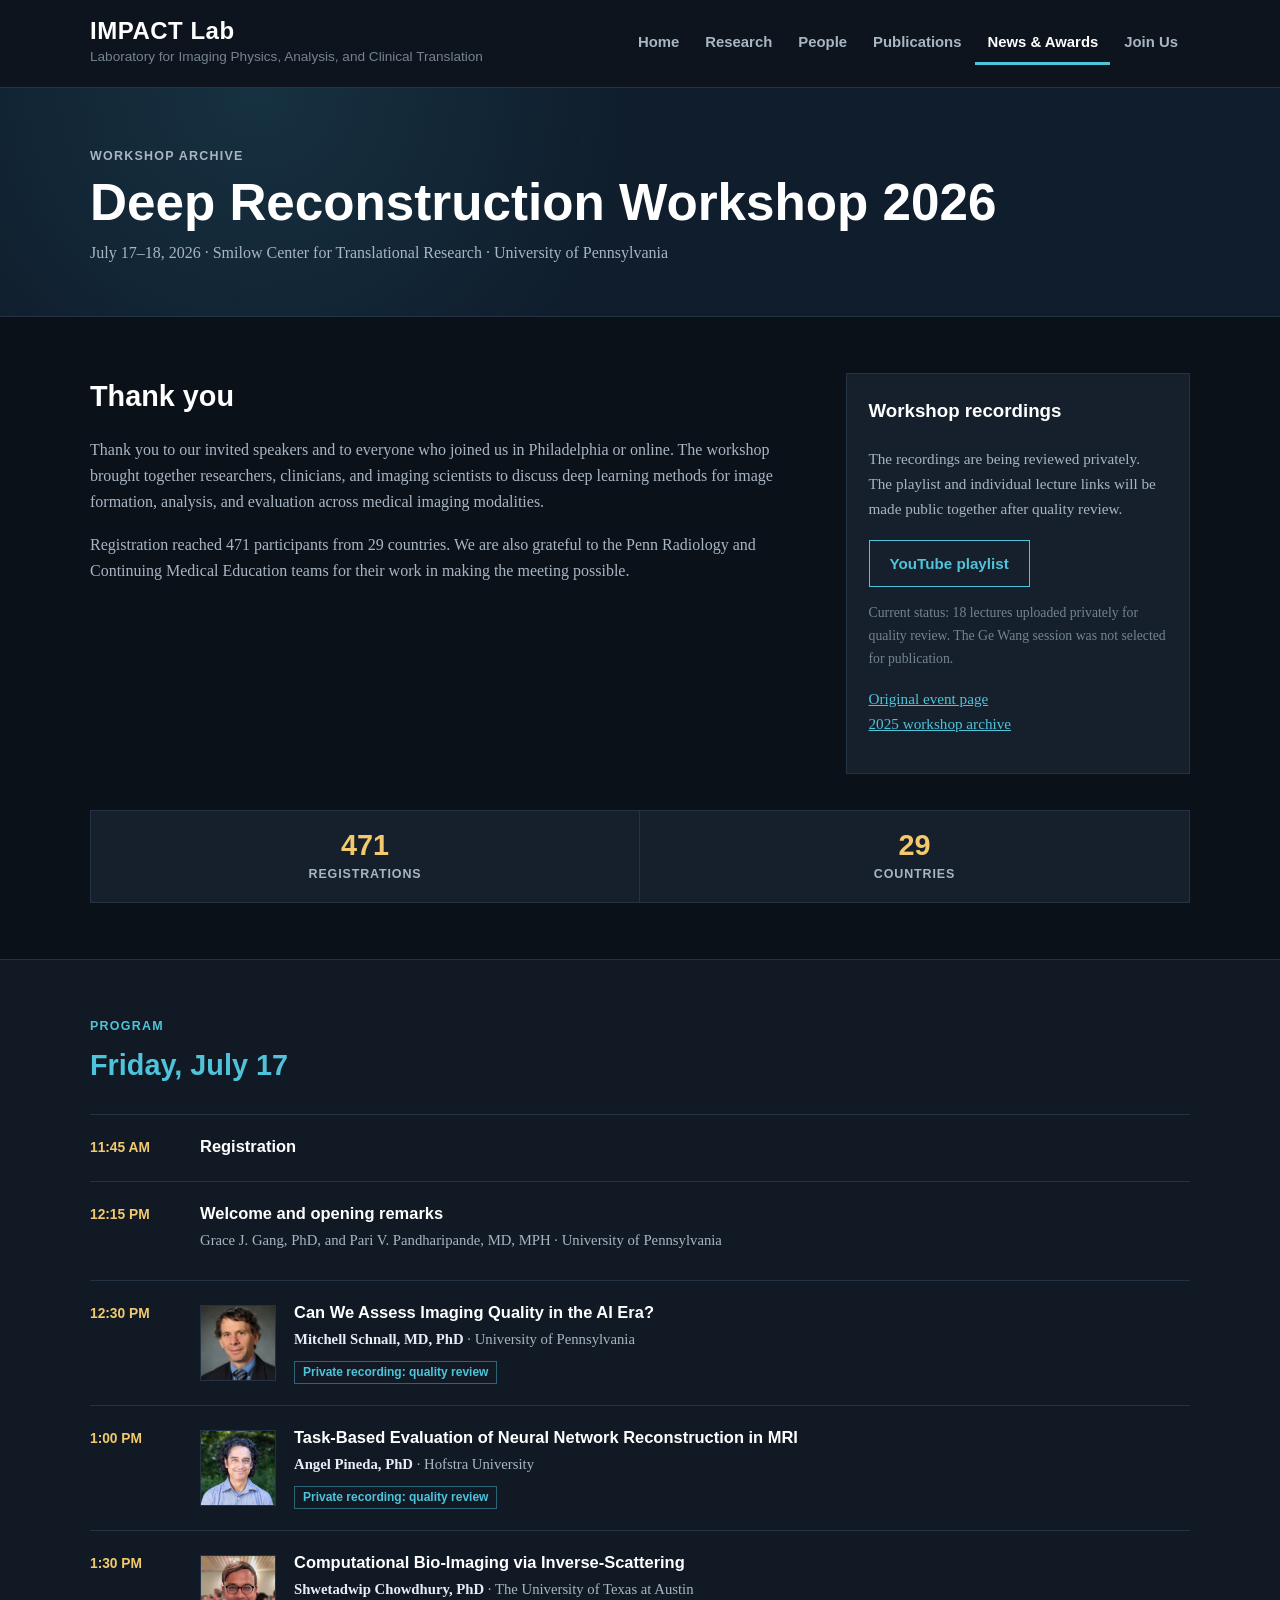
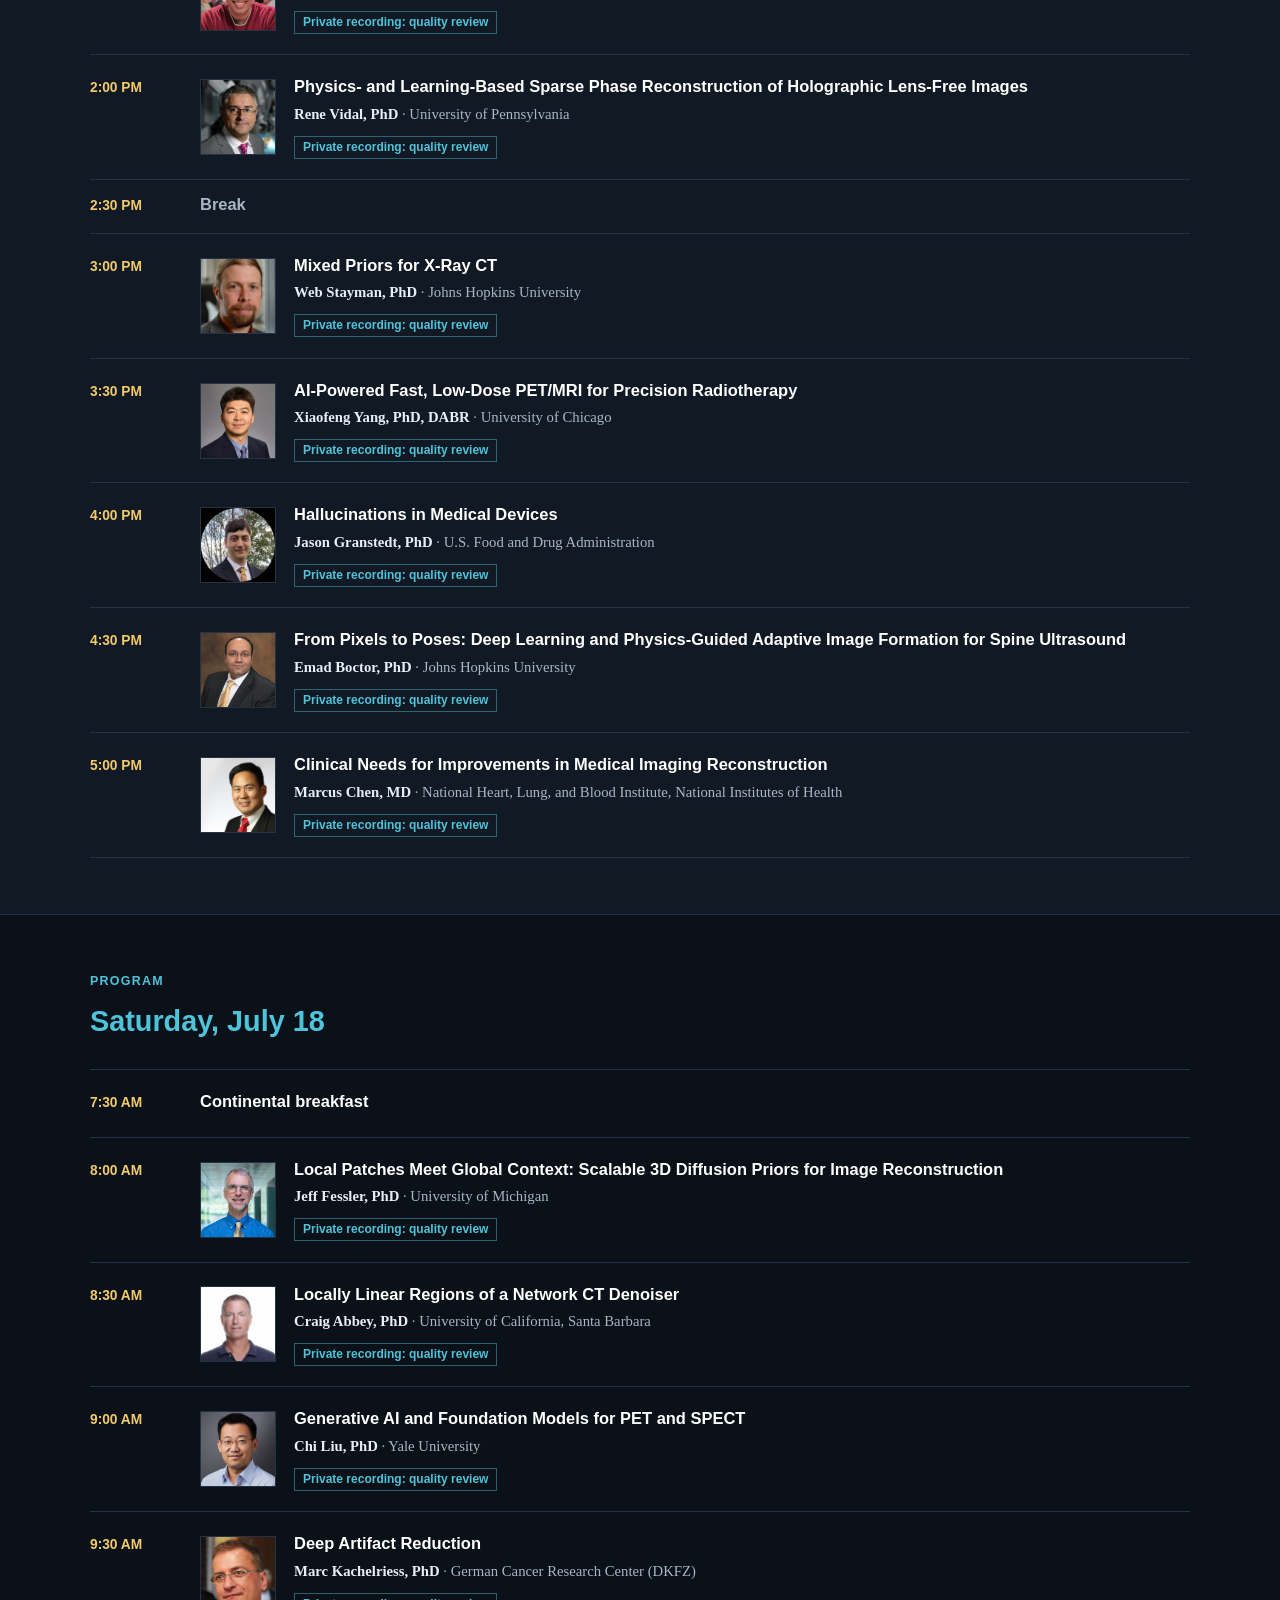
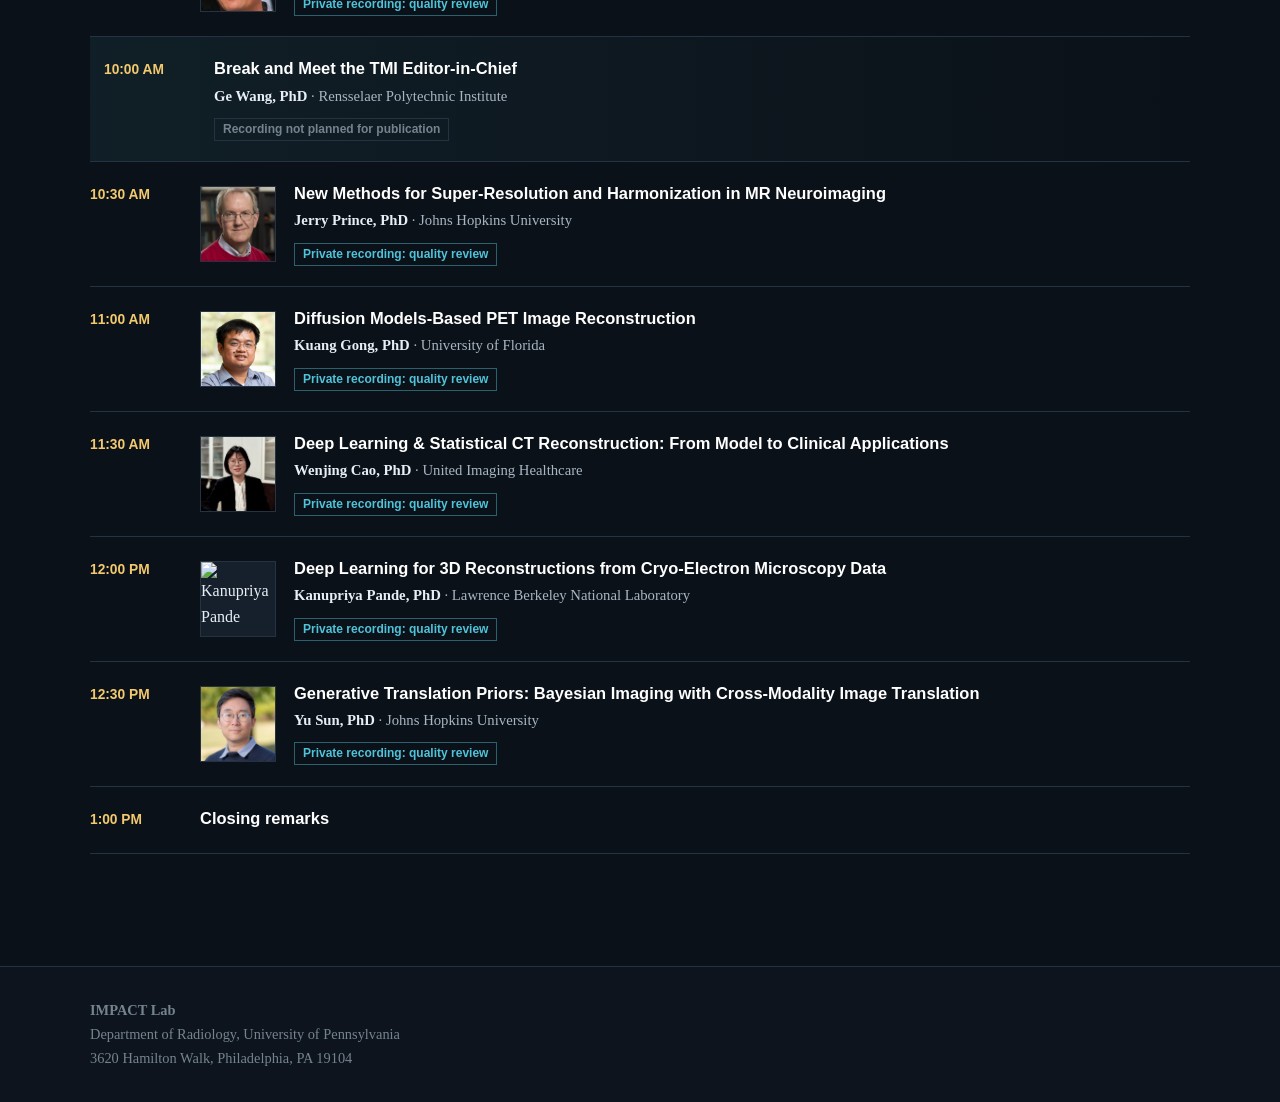
==== deep-reconstruction-workshop-2026.html @ 4d6a68a1 "Add 2026 workshop archive" ====
<!DOCTYPE html>
<html lang="en">
<head>
<meta charset="UTF-8">
<meta name="viewport" content="width=device-width, initial-scale=1.0">
<title>Deep Reconstruction Workshop 2026 &mdash; IMPACT Lab</title>
<link rel="stylesheet" href="css/style.css">
</head>
<body>

<header class="site">
  <div class="wrap masthead">
    <a class="brand" href="index.html">
      <div class="lab">IMPACT Lab</div>
      <div class="full">Laboratory for Imaging Physics, Analysis, and Clinical Translation</div>
    </a>
    <nav class="nav">
      <a href="index.html">Home</a>
      <a href="research.html">Research</a>
      <a href="people.html">People</a>
      <a href="publications.html">Publications</a>
      <a href="news.html" class="active">News &amp; Awards</a>
      <a href="join.html">Join Us</a>
    </nav>
  </div>
</header>

<div class="page-head workshop-head">
  <div class="wrap">
    <p class="eyebrow">Workshop archive</p>
    <h1>Deep Reconstruction Workshop 2026</h1>
    <p>July 17&ndash;18, 2026 &middot; Smilow Center for Translational Research &middot; University of Pennsylvania</p>
  </div>
</div>

<section class="block workshop-overview">
  <div class="wrap">
    <div class="split workshop-intro">
      <div>
        <h2 class="title">Thank you</h2>
        <p>Thank you to our invited speakers and to everyone who joined us in Philadelphia or online. The workshop brought together researchers, clinicians, and imaging scientists to discuss deep learning methods for image formation, analysis, and evaluation across medical imaging modalities.</p>
        <p>Registration reached 471 participants from 29 countries. We are also grateful to the Penn Radiology and Continuing Medical Education teams for their work in making the meeting possible.</p>
      </div>
      <aside class="info-box workshop-links">
        <h3>Workshop recordings</h3>
        <p>The recordings are being reviewed privately. The playlist and individual lecture links will be made public together after quality review.</p>
        <p><a class="btn dark" href="https://www.youtube.com/playlist?list=PLLhmc2neRFjE">YouTube playlist</a></p>
        <p class="workshop-note">Current status: 18 lectures uploaded privately for quality review. The Ge Wang session was not selected for publication.</p>
        <p><a href="https://web.cvent.com/event/1755245b-efc9-423a-a2c7-8d3b00795611/summary">Original event page</a><br>
        <a href="https://aiai.jhu.edu/deep_reconstruction_workshop_2025/">2025 workshop archive</a></p>
      </aside>
    </div>

    <div class="workshop-metrics" aria-label="Workshop registration summary">
      <div><strong>471</strong><span>registrations</span></div>
      <div><strong>29</strong><span>countries</span></div>
    </div>
  </div>
</section>

<section class="block alt">
  <div class="wrap">
    <p class="eyebrow">Program</p>
    <h2 class="title">Friday, July 17</h2>
    <div class="agenda-list">
      <article class="agenda-item agenda-brief">
        <time datetime="2026-07-17T11:45">11:45 AM</time>
        <div class="agenda-copy"><h3>Registration</h3></div>
      </article>

      <article class="agenda-item agenda-brief">
        <time datetime="2026-07-17T12:15">12:15 PM</time>
        <div class="agenda-copy">
          <h3>Welcome and opening remarks</h3>
          <p>Grace J. Gang, PhD, and Pari V. Pandharipande, MD, MPH &middot; University of Pennsylvania</p>
        </div>
      </article>

      <article class="agenda-item">
        <time datetime="2026-07-17T12:30">12:30 PM</time>
        <img src="images/workshop-2026/mitchell-schnall.jpg" alt="Mitchell Schnall" loading="lazy">
        <div class="agenda-copy">
          <h3>Can We Assess Imaging Quality in the AI Era?</h3>
          <p><strong>Mitchell Schnall, MD, PhD</strong> &middot; University of Pennsylvania</p>
          <a class="recording-status private" href="https://youtu.be/GRL85VW9JC8">Private recording: quality review</a>
        </div>
      </article>

      <article class="agenda-item">
        <time datetime="2026-07-17T13:00">1:00 PM</time>
        <img src="images/workshop-2026/angel-pineda.jpg" alt="Angel Pineda" loading="lazy">
        <div class="agenda-copy">
          <h3>Task-Based Evaluation of Neural Network Reconstruction in MRI</h3>
          <p><strong>Angel Pineda, PhD</strong> &middot; Hofstra University</p>
          <a class="recording-status private" href="https://youtu.be/5n59I0Xm3Os">Private recording: quality review</a>
        </div>
      </article>

      <article class="agenda-item">
        <time datetime="2026-07-17T13:30">1:30 PM</time>
        <img src="images/workshop-2026/shwetadwip-chowdhury.png" alt="Shwetadwip Chowdhury" loading="lazy">
        <div class="agenda-copy">
          <h3>Computational Bio-Imaging via Inverse-Scattering</h3>
          <p><strong>Shwetadwip Chowdhury, PhD</strong> &middot; The University of Texas at Austin</p>
          <a class="recording-status private" href="https://youtu.be/_Vdu8AbmVik">Private recording: quality review</a>
        </div>
      </article>

      <article class="agenda-item">
        <time datetime="2026-07-17T14:00">2:00 PM</time>
        <img src="images/workshop-2026/rene-vidal.jpg" alt="Rene Vidal" loading="lazy">
        <div class="agenda-copy">
          <h3>Physics- and Learning-Based Sparse Phase Reconstruction of Holographic Lens-Free Images</h3>
          <p><strong>Rene Vidal, PhD</strong> &middot; University of Pennsylvania</p>
          <a class="recording-status private" href="https://youtu.be/NbS92rbppMY">Private recording: quality review</a>
        </div>
      </article>

      <article class="agenda-item agenda-break">
        <time datetime="2026-07-17T14:30">2:30 PM</time>
        <div class="agenda-copy"><h3>Break</h3></div>
      </article>

      <article class="agenda-item">
        <time datetime="2026-07-17T15:00">3:00 PM</time>
        <img src="images/workshop-2026/web-stayman.webp" alt="Web Stayman" loading="lazy">
        <div class="agenda-copy">
          <h3>Mixed Priors for X-Ray CT</h3>
          <p><strong>Web Stayman, PhD</strong> &middot; Johns Hopkins University</p>
          <a class="recording-status private" href="https://youtu.be/o9urS_6-b6E">Private recording: quality review</a>
        </div>
      </article>

      <article class="agenda-item">
        <time datetime="2026-07-17T15:30">3:30 PM</time>
        <img src="images/workshop-2026/xiaofeng-yang.jpg" alt="Xiaofeng Yang" loading="lazy">
        <div class="agenda-copy">
          <h3>AI-Powered Fast, Low-Dose PET/MRI for Precision Radiotherapy</h3>
          <p><strong>Xiaofeng Yang, PhD, DABR</strong> &middot; University of Chicago</p>
          <a class="recording-status private" href="https://youtu.be/eHHSisQ1vC8">Private recording: quality review</a>
        </div>
      </article>

      <article class="agenda-item">
        <time datetime="2026-07-17T16:00">4:00 PM</time>
        <img src="images/workshop-2026/jason-granstedt.jpg" alt="Jason Granstedt" loading="lazy">
        <div class="agenda-copy">
          <h3>Hallucinations in Medical Devices</h3>
          <p><strong>Jason Granstedt, PhD</strong> &middot; U.S. Food and Drug Administration</p>
          <a class="recording-status private" href="https://youtu.be/pg2_GCd5q5k">Private recording: quality review</a>
        </div>
      </article>

      <article class="agenda-item">
        <time datetime="2026-07-17T16:30">4:30 PM</time>
        <img src="images/workshop-2026/emad-boctor.jpg" alt="Emad Boctor" loading="lazy">
        <div class="agenda-copy">
          <h3>From Pixels to Poses: Deep Learning and Physics-Guided Adaptive Image Formation for Spine Ultrasound</h3>
          <p><strong>Emad Boctor, PhD</strong> &middot; Johns Hopkins University</p>
          <a class="recording-status private" href="https://youtu.be/zwsA2JKsfck">Private recording: quality review</a>
        </div>
      </article>

      <article class="agenda-item">
        <time datetime="2026-07-17T17:00">5:00 PM</time>
        <img src="images/workshop-2026/marcus-chen.jpg" alt="Marcus Chen" loading="lazy">
        <div class="agenda-copy">
          <h3>Clinical Needs for Improvements in Medical Imaging Reconstruction</h3>
          <p><strong>Marcus Chen, MD</strong> &middot; National Heart, Lung, and Blood Institute, National Institutes of Health</p>
          <a class="recording-status private" href="https://youtu.be/enWCZYXJ_Ck">Private recording: quality review</a>
        </div>
      </article>
    </div>
  </div>
</section>

<section class="block">
  <div class="wrap">
    <p class="eyebrow">Program</p>
    <h2 class="title">Saturday, July 18</h2>
    <div class="agenda-list">
      <article class="agenda-item agenda-brief">
        <time datetime="2026-07-18T07:30">7:30 AM</time>
        <div class="agenda-copy"><h3>Continental breakfast</h3></div>
      </article>

      <article class="agenda-item">
        <time datetime="2026-07-18T08:00">8:00 AM</time>
        <img src="images/workshop-2026/jeff-fessler.jpg" alt="Jeff Fessler" loading="lazy">
        <div class="agenda-copy">
          <h3>Local Patches Meet Global Context: Scalable 3D Diffusion Priors for Image Reconstruction</h3>
          <p><strong>Jeff Fessler, PhD</strong> &middot; University of Michigan</p>
          <a class="recording-status private" href="https://youtu.be/LF_NG08RQz4">Private recording: quality review</a>
        </div>
      </article>

      <article class="agenda-item">
        <time datetime="2026-07-18T08:30">8:30 AM</time>
        <img src="images/workshop-2026/craig-abbey.jpg" alt="Craig Abbey" loading="lazy">
        <div class="agenda-copy">
          <h3>Locally Linear Regions of a Network CT Denoiser</h3>
          <p><strong>Craig Abbey, PhD</strong> &middot; University of California, Santa Barbara</p>
          <a class="recording-status private" href="https://youtu.be/rye_lBOmUOA">Private recording: quality review</a>
        </div>
      </article>

      <article class="agenda-item">
        <time datetime="2026-07-18T09:00">9:00 AM</time>
        <img src="images/workshop-2026/chi-liu.jpg" alt="Chi Liu" loading="lazy">
        <div class="agenda-copy">
          <h3>Generative AI and Foundation Models for PET and SPECT</h3>
          <p><strong>Chi Liu, PhD</strong> &middot; Yale University</p>
          <a class="recording-status private" href="https://youtu.be/Uw7Q-qE5G3w">Private recording: quality review</a>
        </div>
      </article>

      <article class="agenda-item">
        <time datetime="2026-07-18T09:30">9:30 AM</time>
        <img src="images/workshop-2026/marc-kachelriess.jpg" alt="Marc Kachelriess" loading="lazy">
        <div class="agenda-copy">
          <h3>Deep Artifact Reduction</h3>
          <p><strong>Marc Kachelriess, PhD</strong> &middot; German Cancer Research Center (DKFZ)</p>
          <a class="recording-status private" href="https://youtu.be/Nbb7H3NpEXQ">Private recording: quality review</a>
        </div>
      </article>

      <article class="agenda-item agenda-special">
        <time datetime="2026-07-18T10:00">10:00 AM</time>
        <div class="agenda-copy">
          <h3>Break and Meet the TMI Editor-in-Chief</h3>
          <p><strong>Ge Wang, PhD</strong> &middot; Rensselaer Polytechnic Institute</p>
          <span class="recording-status not-planned">Recording not planned for publication</span>
        </div>
      </article>

      <article class="agenda-item">
        <time datetime="2026-07-18T10:30">10:30 AM</time>
        <img src="images/workshop-2026/jerry-prince.png" alt="Jerry Prince" loading="lazy">
        <div class="agenda-copy">
          <h3>New Methods for Super-Resolution and Harmonization in MR Neuroimaging</h3>
          <p><strong>Jerry Prince, PhD</strong> &middot; Johns Hopkins University</p>
          <a class="recording-status private" href="https://youtu.be/WwXBpEQFUhM">Private recording: quality review</a>
        </div>
      </article>

      <article class="agenda-item">
        <time datetime="2026-07-18T11:00">11:00 AM</time>
        <img src="images/workshop-2026/kuang-gong.png" alt="Kuang Gong" loading="lazy">
        <div class="agenda-copy">
          <h3>Diffusion Models-Based PET Image Reconstruction</h3>
          <p><strong>Kuang Gong, PhD</strong> &middot; University of Florida</p>
          <a class="recording-status private" href="https://youtu.be/s_ntAcs-do0">Private recording: quality review</a>
        </div>
      </article>

      <article class="agenda-item">
        <time datetime="2026-07-18T11:30">11:30 AM</time>
        <img src="images/workshop-2026/wenjing-cao.jpg" alt="Wenjing Cao" loading="lazy">
        <div class="agenda-copy">
          <h3>Deep Learning &amp; Statistical CT Reconstruction: From Model to Clinical Applications</h3>
          <p><strong>Wenjing Cao, PhD</strong> &middot; United Imaging Healthcare</p>
          <a class="recording-status private" href="https://youtu.be/HtGg8dL6Tyk">Private recording: quality review</a>
        </div>
      </article>

      <article class="agenda-item">
        <time datetime="2026-07-18T12:00">12:00 PM</time>
        <img src="images/workshop-2026/kanupriya-pande.png" alt="Kanupriya Pande" loading="lazy">
        <div class="agenda-copy">
          <h3>Deep Learning for 3D Reconstructions from Cryo-Electron Microscopy Data</h3>
          <p><strong>Kanupriya Pande, PhD</strong> &middot; Lawrence Berkeley National Laboratory</p>
          <a class="recording-status private" href="https://youtu.be/bJ1DzZgWWWw">Private recording: quality review</a>
        </div>
      </article>

      <article class="agenda-item">
        <time datetime="2026-07-18T12:30">12:30 PM</time>
        <img src="images/workshop-2026/yu-sun.jpg" alt="Yu Sun" loading="lazy">
        <div class="agenda-copy">
          <h3>Generative Translation Priors: Bayesian Imaging with Cross-Modality Image Translation</h3>
          <p><strong>Yu Sun, PhD</strong> &middot; Johns Hopkins University</p>
          <a class="recording-status private" href="https://youtu.be/ZcntLWXQMC4">Private recording: quality review</a>
        </div>
      </article>

      <article class="agenda-item agenda-brief">
        <time datetime="2026-07-18T13:00">1:00 PM</time>
        <div class="agenda-copy"><h3>Closing remarks</h3></div>
      </article>
    </div>
  </div>
</section>

<footer class="site">
  <div class="wrap cols">
    <div>
      <strong>IMPACT Lab</strong><br>
      Department of Radiology, University of Pennsylvania<br>
      3620 Hamilton Walk, Philadelphia, PA 19104
    </div>
  </div>
</footer>

</body>
</html>
---- css/style.css ----
/* IMPACT Lab website styles — dark theme */
:root {
  color-scheme: dark;
  --bg: #0b1118;        /* page background */
  --bg-soft: #111a24;   /* alternate section background */
  --panel: #15202c;     /* cards, boxes */
  --ink: #e8eef5;       /* main text */
  --muted: #a8b6c4;     /* secondary text */
  --subtle: #74848f;    /* faint text */
  --line: #243343;      /* borders */
  --accent: #4fc3d9;    /* links, highlights (cyan) */
  --accent-2: #f2c96d;  /* gold highlight */
  --head: #ffffff;      /* headings */
  --max: 1100px;
}

* { box-sizing: border-box; }

body {
  margin: 0;
  font-family: Georgia, "Times New Roman", serif;
  color: var(--ink);
  background: var(--bg);
  line-height: 1.65;
}

h1, h2, h3, h4, .nav, .eyebrow, .btn, .meta, .tag {
  font-family: "Segoe UI", Helvetica, Arial, sans-serif;
}

a { color: var(--accent); }

img { max-width: 100%; display: block; }

.wrap { width: min(var(--max), calc(100% - 40px)); margin-inline: auto; }

/* Header */
header.site {
  border-bottom: 1px solid var(--line);
  background: #0d141d;
}
.masthead {
  display: flex;
  align-items: center;
  justify-content: space-between;
  gap: 24px;
  padding: 18px 0;
  flex-wrap: wrap;
}
.brand { text-decoration: none; color: var(--ink); }
.brand .lab { font: 700 1.5rem/1.1 "Segoe UI", Helvetica, Arial, sans-serif; color: var(--head); letter-spacing: 0.5px; }
.brand .full { font-size: 0.85rem; color: var(--subtle); margin-top: 2px; font-family: "Segoe UI", Helvetica, Arial, sans-serif; }
.nav { display: flex; flex-wrap: wrap; gap: 2px; }
.nav a {
  text-decoration: none;
  color: var(--muted);
  font-size: 0.93rem;
  font-weight: 600;
  padding: 8px 12px;
  border-bottom: 3px solid transparent;
}
.nav a:hover { color: var(--head); }
.nav a.active { color: var(--head); border-bottom-color: var(--accent); }

/* Hero */
.hero {
  background:
    radial-gradient(circle at 15% 0%, rgba(79, 195, 217, 0.14), transparent 30rem),
    radial-gradient(circle at 90% 20%, rgba(242, 201, 109, 0.10), transparent 26rem),
    linear-gradient(160deg, #0d1722 0%, #0f1d2c 70%, #112433 100%);
  color: #fff;
  padding: 64px 0;
  border-bottom: 1px solid var(--line);
}
.hero h1 { font-size: clamp(1.9rem, 4vw, 3rem); margin: 0 0 14px; line-height: 1.15; color: var(--head); }
.hero p { max-width: 760px; font-size: 1.12rem; color: var(--muted); margin: 0 0 24px; }
.hero .tagline { color: var(--accent-2); font-weight: 600; font-family: "Segoe UI", Helvetica, Arial, sans-serif; letter-spacing: 0.06em; text-transform: uppercase; font-size: 0.85rem; margin-bottom: 10px; }

.btn {
  display: inline-block;
  padding: 10px 20px;
  text-decoration: none;
  font-weight: 600;
  font-size: 0.95rem;
  border: 1px solid var(--accent);
  color: var(--accent);
  margin-right: 10px;
}
.btn.solid { background: var(--accent); color: #06121a; }
.btn.dark { border-color: var(--accent); color: var(--accent); }
.btn:hover { opacity: 0.85; }

/* Sections */
section.block { padding: 56px 0; }
section.block.alt { background: var(--bg-soft); border-block: 1px solid var(--line); }
.eyebrow {
  color: var(--accent);
  font-weight: 700;
  text-transform: uppercase;
  letter-spacing: 0.1em;
  font-size: 0.78rem;
  margin: 0 0 6px;
}
h2.title { font-size: 1.8rem; color: var(--accent); margin: 0 0 24px; }
h3 { color: var(--head); }

.grid { display: grid; gap: 22px; }
.grid.c2 { grid-template-columns: repeat(2, 1fr); }
.grid.c3 { grid-template-columns: repeat(3, 1fr); }
.grid.c4 { grid-template-columns: repeat(4, 1fr); }

.card {
  background: var(--panel);
  border: 1px solid var(--line);
  border-top: 3px solid var(--accent);
  padding: 22px;
}
.card h3 { margin: 0 0 10px; font-size: 1.08rem; }
.card p { margin: 0; color: var(--muted); font-size: 0.97rem; }
.card ul { margin: 10px 0 0; padding-left: 18px; color: var(--muted); font-size: 0.93rem; }
.card li { margin: 5px 0; }

/* People */
.person { text-align: center; }
.person img {
  width: min(100%, 170px);
  aspect-ratio: 1;
  object-fit: cover;
  object-position: center 25%;
  border: 1px solid var(--line);
  margin: 0 auto 12px;
}
.split > .person img {
  width: min(100%, 190px);
}
.person h3 { margin: 0 0 4px; font-size: 1.02rem; }
.person .role { color: var(--muted); font-size: 0.9rem; font-family: "Segoe UI", Helvetica, Arial, sans-serif; }
.person.no-photo {
  background: var(--panel);
  border: 1px solid var(--line);
  padding: 22px 14px;
}

/* Research figures */
.figure {
  border: 1px solid var(--line);
  background: #000;
  margin: 0 0 22px;
}
.figure img { width: 100%; object-fit: cover; }
.figure figcaption {
  font-family: "Segoe UI", Helvetica, Arial, sans-serif;
  font-size: 0.82rem;
  color: var(--subtle);
  padding: 8px 12px;
  background: var(--panel);
  border-top: 1px solid var(--line);
}
.theme-figs { display: grid; grid-template-columns: 1fr 1fr; gap: 22px; margin-bottom: 22px; }
@media (max-width: 860px) { .theme-figs { grid-template-columns: 1fr; } }

.spie-links {
  margin: 14px 0 0;
  padding: 12px 16px;
  background: var(--bg-soft);
  border: 1px solid var(--line);
  font-size: 0.9rem;
}
.spie-links strong { font-family: "Segoe UI", Helvetica, Arial, sans-serif; color: var(--accent-2); font-size: 0.8rem; text-transform: uppercase; letter-spacing: 0.08em; }
.spie-links ul { margin: 8px 0 0; padding-left: 18px; }
.spie-links li { margin: 5px 0; color: var(--muted); }

/* Slideshow */
.slideshow {
  position: relative;
  border: 1px solid var(--line);
  background: #000;
  overflow: hidden;
}
.slideshow .slide {
  display: none;
  width: 100%;
  height: 480px;
}
.slideshow .slide.active { display: block; }
.slideshow .slide img {
  width: 100%;
  height: 100%;
  object-fit: cover;
}
.slideshow .slide figcaption {
  display: none;
  position: absolute;
  left: 0; right: 0; bottom: 0;
  padding: 10px 16px;
  background: rgba(7, 13, 19, 0.78);
  color: var(--muted);
  font-family: "Segoe UI", Helvetica, Arial, sans-serif;
  font-size: 0.88rem;
}
.slideshow .ss-btn {
  position: absolute;
  top: 50%;
  transform: translateY(-50%);
  background: rgba(7, 13, 19, 0.6);
  color: #fff;
  border: 1px solid var(--line);
  font-size: 1.3rem;
  line-height: 1;
  padding: 10px 14px;
  cursor: pointer;
}
.slideshow .ss-btn:hover { background: rgba(79, 195, 217, 0.35); }
.slideshow .ss-prev { left: 12px; }
.slideshow .ss-next { right: 12px; }
.slideshow .ss-dots {
  position: absolute;
  top: 12px; right: 16px;
  display: flex; gap: 8px;
}
.slideshow .ss-dots span {
  width: 10px; height: 10px;
  border-radius: 50%;
  background: rgba(255, 255, 255, 0.4);
  cursor: pointer;
}
.slideshow .ss-dots span.active { background: var(--accent); }
@media (max-width: 620px) { .slideshow .slide { height: 300px; } }

/* News */
.news-item { border-bottom: 1px solid var(--line); padding: 18px 0; }
.news-item:last-child { border-bottom: none; }
.news-item .meta { color: var(--subtle); font-size: 0.84rem; text-transform: uppercase; letter-spacing: 0.05em; }
.news-item h3 { margin: 4px 0 6px; font-size: 1.08rem; }
.news-item p { margin: 0; color: var(--muted); }
.tag {
  display: inline-block;
  background: var(--panel);
  border: 1px solid var(--line);
  color: var(--accent);
  font-size: 0.74rem;
  font-weight: 600;
  padding: 1px 8px;
  margin-left: 8px;
  vertical-align: middle;
}

/* Publications */
.pub-year { color: var(--accent-2); font-size: 1.2rem; margin: 32px 0 8px; border-bottom: 1px solid var(--line); padding-bottom: 4px; }
ul.pubs { list-style: none; padding: 0; margin: 0; }
ul.pubs li { padding: 9px 0 9px 16px; border-left: 3px solid var(--line); margin: 8px 0; font-size: 0.96rem; color: var(--ink); }
ul.pubs li:hover { border-left-color: var(--accent); }
ul.pubs .src { color: var(--subtle); font-style: italic; }

/* Page header band */
.page-head {
  background:
    radial-gradient(circle at 20% 0%, rgba(79, 195, 217, 0.12), transparent 24rem),
    #0f1d2c;
  color: #fff;
  padding: 38px 0;
  border-bottom: 1px solid var(--line);
}
.page-head h1 { margin: 0; font-size: 2rem; color: var(--accent); }
.page-head p { margin: 8px 0 0; color: var(--muted); max-width: 760px; }

/* Two-column info */
.split { display: grid; grid-template-columns: 1.2fr 0.8fr; gap: 40px; align-items: start; }
.info-box { background: var(--panel); border: 1px solid var(--line); padding: 22px; }
.info-box h3 { margin-top: 0; }
.info-box p { font-size: 0.95rem; color: var(--muted); }

dl.contact dt { font-weight: 700; font-family: "Segoe UI", Helvetica, Arial, sans-serif; color: var(--accent); margin-top: 14px; font-size: 0.9rem; }
dl.contact dd { margin: 2px 0 0; color: var(--muted); }

/* Footer */
footer.site {
  background: #0d141d;
  color: var(--subtle);
  padding: 32px 0;
  margin-top: 56px;
  border-top: 1px solid var(--line);
  font-size: 0.9rem;
}
footer.site a { color: var(--accent); }
footer.site .cols { display: flex; justify-content: space-between; gap: 24px; flex-wrap: wrap; }

@media (max-width: 860px) {
  .grid.c3, .grid.c4 { grid-template-columns: repeat(2, 1fr); }
  .grid.c2 { grid-template-columns: 1fr; }
  .split { grid-template-columns: 1fr !important; }
  .hero .wrap { grid-template-columns: 1fr !important; }
}
@media (max-width: 540px) {
  .grid.c3, .grid.c4 { grid-template-columns: 1fr; }
  .masthead { flex-direction: column; align-items: flex-start; }
}

.link-button {
  display: inline-block;
  padding: 10px 18px;
  border: 1px solid var(--accent);
  background: transparent;
  color: var(--accent);
  font: 600 0.95rem "Segoe UI", Helvetica, Arial, sans-serif;
  cursor: pointer;
}
.link-button:hover { opacity: 0.85; }
.research-topic .title { margin-bottom: 18px; }
.topic-panels {
  display: grid;
  grid-template-columns: minmax(0, 1fr) minmax(0, 1fr);
  gap: 24px;
  align-items: stretch;
}
.panel {
  background: var(--panel);
  border: 1px solid var(--line);
  border-top: 3px solid var(--accent);
  padding: 20px;
}
.figure-panel { display: flex; align-items: center; justify-content: center; }
.text-panel h3:first-child { margin-top: 0; }
.compact-figure { width: 100%; margin: 0; background: transparent; border: 0; }
.compact-figure img { width: 100%; max-height: 330px; object-fit: contain; background: transparent; }
.figure-stack { display: grid; gap: 16px; }
.research-slideshow { width: 100%; border: 0; background: transparent; }
.research-slideshow .slide { height: 330px; }
.research-slideshow .slide img { object-fit: contain; background: transparent; }
.mini-slide { display: none; }
.mini-slide.active { display: block; }
.mini-controls {
  display: flex;
  gap: 8px;
  margin: 10px 0 4px;
}
.mini-controls button {
  border: 1px solid var(--line);
  background: var(--bg-soft);
  color: var(--accent);
  font: 600 0.78rem "Segoe UI", Helvetica, Arial, sans-serif;
  padding: 5px 9px;
  cursor: pointer;
}
.mini-controls button:hover { border-color: var(--accent); }
@media (max-width: 860px) { .topic-panels { grid-template-columns: 1fr; } }
.topic-slide { display: none; }
.topic-slide.active { display: block; }
.panel-img {
  width: 100%;
  max-height: 430px;
  object-fit: contain;
  background: transparent;
}
.carousel-controls {
  display: flex;
  gap: 8px;
  margin-top: 12px;
}
.carousel-controls button {
  border: 1px solid var(--line);
  background: var(--bg-soft);
  color: var(--accent);
  font: 600 0.82rem "Segoe UI", Helvetica, Arial, sans-serif;
  padding: 6px 10px;
  cursor: pointer;
}
.carousel-controls button:hover { border-color: var(--accent); }
/* Feedback pass: connected research topic panels */
.research-topic h2.title { color: var(--head); }
.topic-kicker {
  margin: 0;
  padding: 18px 20px 0;
  color: var(--head);
  background: var(--panel);
  border: 1px solid var(--line);
  border-bottom: 0;
  font-size: 1.08rem;
}
.topic-panels {
  gap: 0;
  background: var(--panel);
  border: 1px solid var(--line);
  border-top: 3px solid var(--accent);
}
.topic-kicker + .topic-panels { border-top: 0; }
.panel {
  border: 0;
  border-top: 0;
  background: transparent;
}
.figure-panel { border-right: 1px solid var(--line); }
.image-slide { display: none; width: 100%; }
.image-slide.active { display: block; }
.image-carousel { width: 100%; }
.image-controls { justify-content: center; }
.panel-img { max-height: 500px; }
.info-box ul { margin-top: 0; margin-bottom: 0; }
@media (max-width: 860px) { .figure-panel { border-right: 0; border-bottom: 1px solid var(--line); } }

/* Deep Reconstruction Workshop archive */
.workshop-head { padding: 50px 0; }
.workshop-head .eyebrow { margin-bottom: 8px; }
.workshop-head h1 { color: var(--head); font-size: clamp(2rem, 5vw, 3.2rem); line-height: 1.12; }
.workshop-overview { padding-bottom: 44px; }
.workshop-intro { grid-template-columns: 1.35fr 0.65fr; }
.workshop-intro p { color: var(--muted); }
.workshop-intro .title { color: var(--head); margin-bottom: 16px; }
.workshop-links .btn { margin-top: 4px; }
.workshop-note { font-size: 0.86rem !important; color: var(--subtle) !important; }
.workshop-metrics {
  display: grid;
  grid-template-columns: repeat(2, 1fr);
  margin-top: 36px;
  border: 1px solid var(--line);
  background: var(--panel);
}
.workshop-metrics div { padding: 20px; text-align: center; border-right: 1px solid var(--line); }
.workshop-metrics div:last-child { border-right: 0; }
.workshop-metrics strong {
  display: block;
  color: var(--accent-2);
  font: 700 1.8rem/1 "Segoe UI", Helvetica, Arial, sans-serif;
}
.workshop-metrics span {
  display: block;
  margin-top: 7px;
  color: var(--muted);
  font: 600 0.78rem/1.2 "Segoe UI", Helvetica, Arial, sans-serif;
  text-transform: uppercase;
  letter-spacing: 0.07em;
}
.agenda-list { border-top: 1px solid var(--line); }
.agenda-item {
  display: grid;
  grid-template-columns: 92px 76px minmax(0, 1fr);
  gap: 18px;
  align-items: center;
  padding: 20px 0;
  border-bottom: 1px solid var(--line);
}
.agenda-item time {
  align-self: start;
  padding-top: 4px;
  color: var(--accent-2);
  font: 700 0.86rem/1.3 "Segoe UI", Helvetica, Arial, sans-serif;
  white-space: nowrap;
}
.agenda-item img {
  width: 76px;
  height: 76px;
  object-fit: cover;
  object-position: center 25%;
  border: 1px solid var(--line);
  background: var(--panel);
}
.agenda-copy h3 { margin: 0 0 4px; font-size: 1.03rem; line-height: 1.35; }
.agenda-copy p { margin: 0 0 7px; color: var(--muted); font-size: 0.92rem; }
.agenda-copy strong { color: var(--ink); }
.agenda-brief, .agenda-break, .agenda-special { grid-template-columns: 92px minmax(0, 1fr); }
.agenda-break { padding-block: 13px; }
.agenda-break h3 { color: var(--muted); }
.agenda-special { background: linear-gradient(90deg, rgba(79, 195, 217, 0.08), transparent); padding-inline: 14px; }
.recording-status {
  display: inline-block;
  border: 1px solid var(--line);
  padding: 3px 8px;
  color: var(--muted);
  font: 600 0.75rem/1.25 "Segoe UI", Helvetica, Arial, sans-serif;
  text-decoration: none;
}
.recording-status.private { border-color: rgba(79, 195, 217, 0.45); color: var(--accent); }
.recording-status.pending { border-color: rgba(242, 201, 109, 0.45); color: var(--accent-2); }
.recording-status.not-planned { color: var(--subtle); }
.recording-status.private:hover { border-color: var(--accent); }

@media (max-width: 700px) {
  .agenda-item { grid-template-columns: 68px 64px minmax(0, 1fr); gap: 12px; }
  .agenda-item img { width: 64px; height: 64px; }
  .agenda-brief, .agenda-break, .agenda-special { grid-template-columns: 68px minmax(0, 1fr); }
}

@media (max-width: 470px) {
  .agenda-item { grid-template-columns: 62px minmax(0, 1fr); align-items: start; }
  .agenda-item img { grid-column: 2; }
  .agenda-item .agenda-copy { grid-column: 2; }
  .agenda-item:not(.agenda-brief):not(.agenda-break):not(.agenda-special) .agenda-copy { margin-top: -8px; }
  .agenda-brief, .agenda-break, .agenda-special { grid-template-columns: 62px minmax(0, 1fr); }
  .agenda-special .agenda-copy { grid-column: 2; }
}
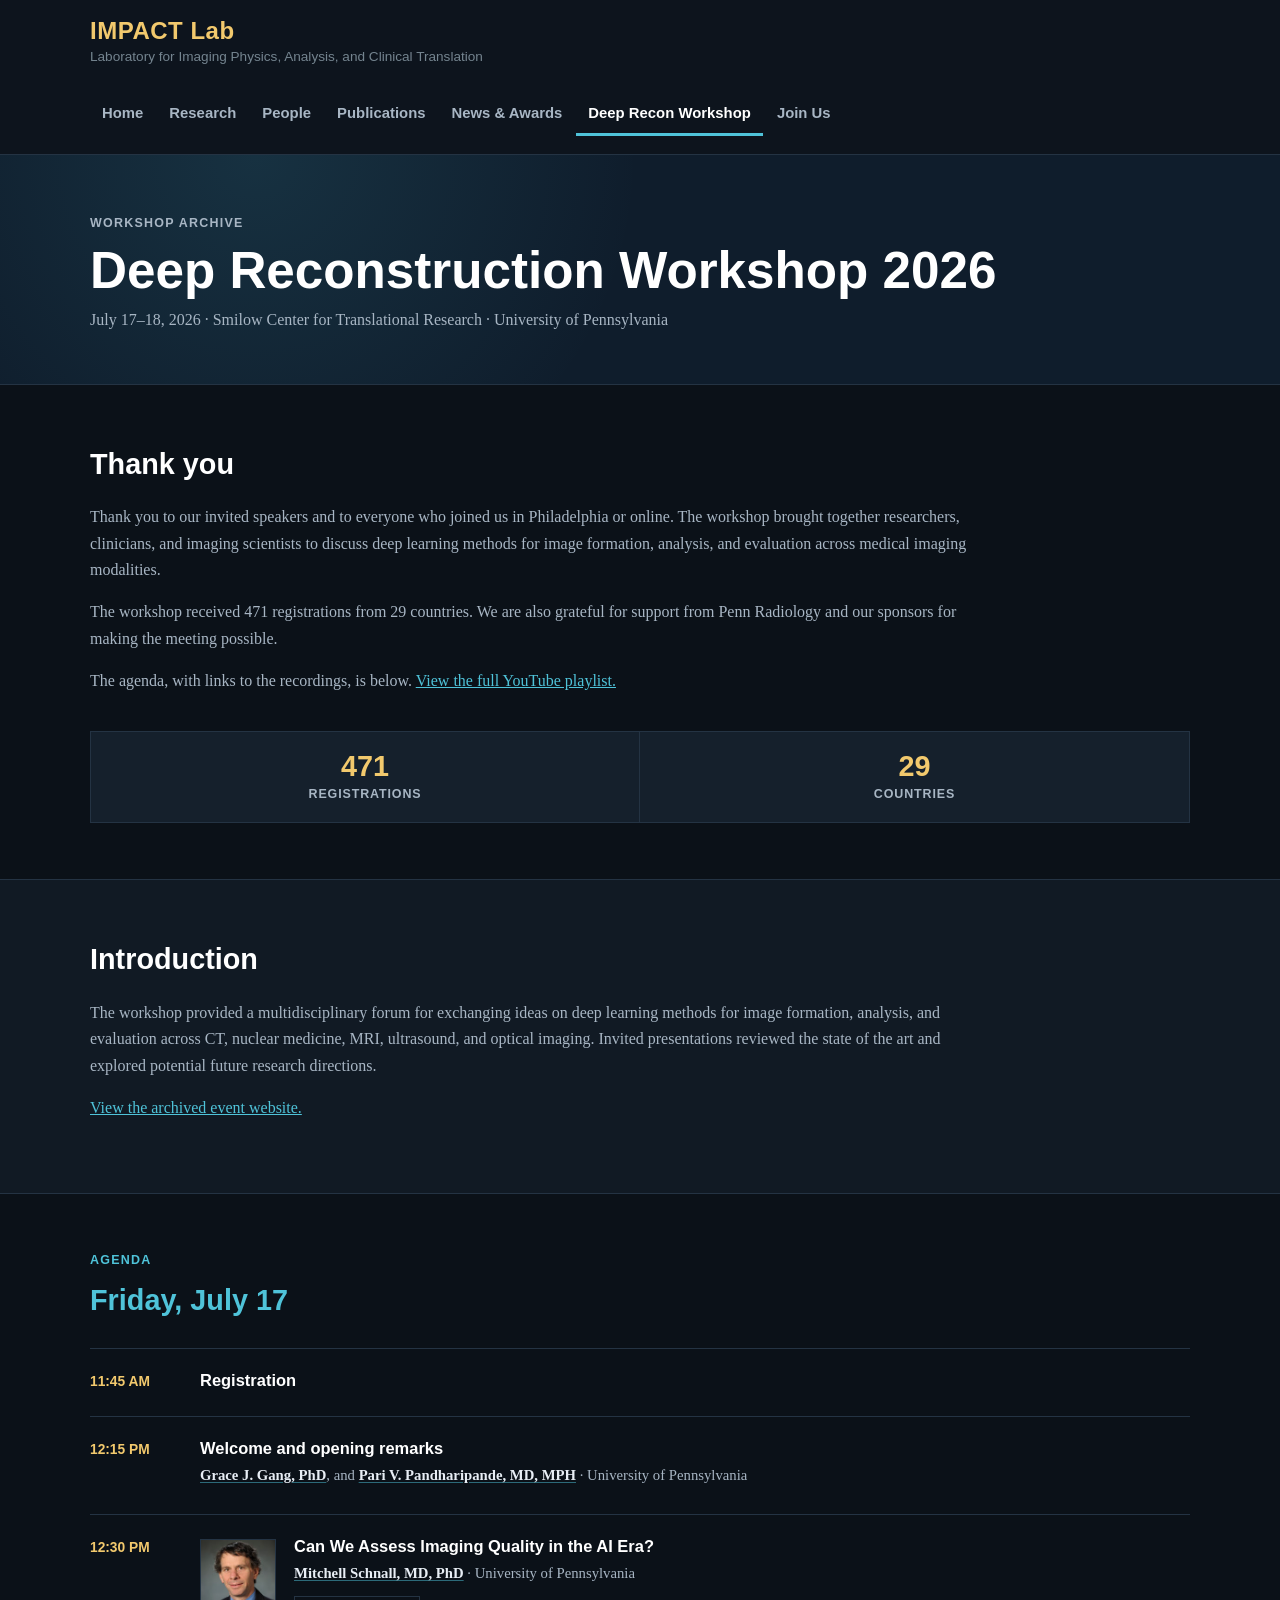
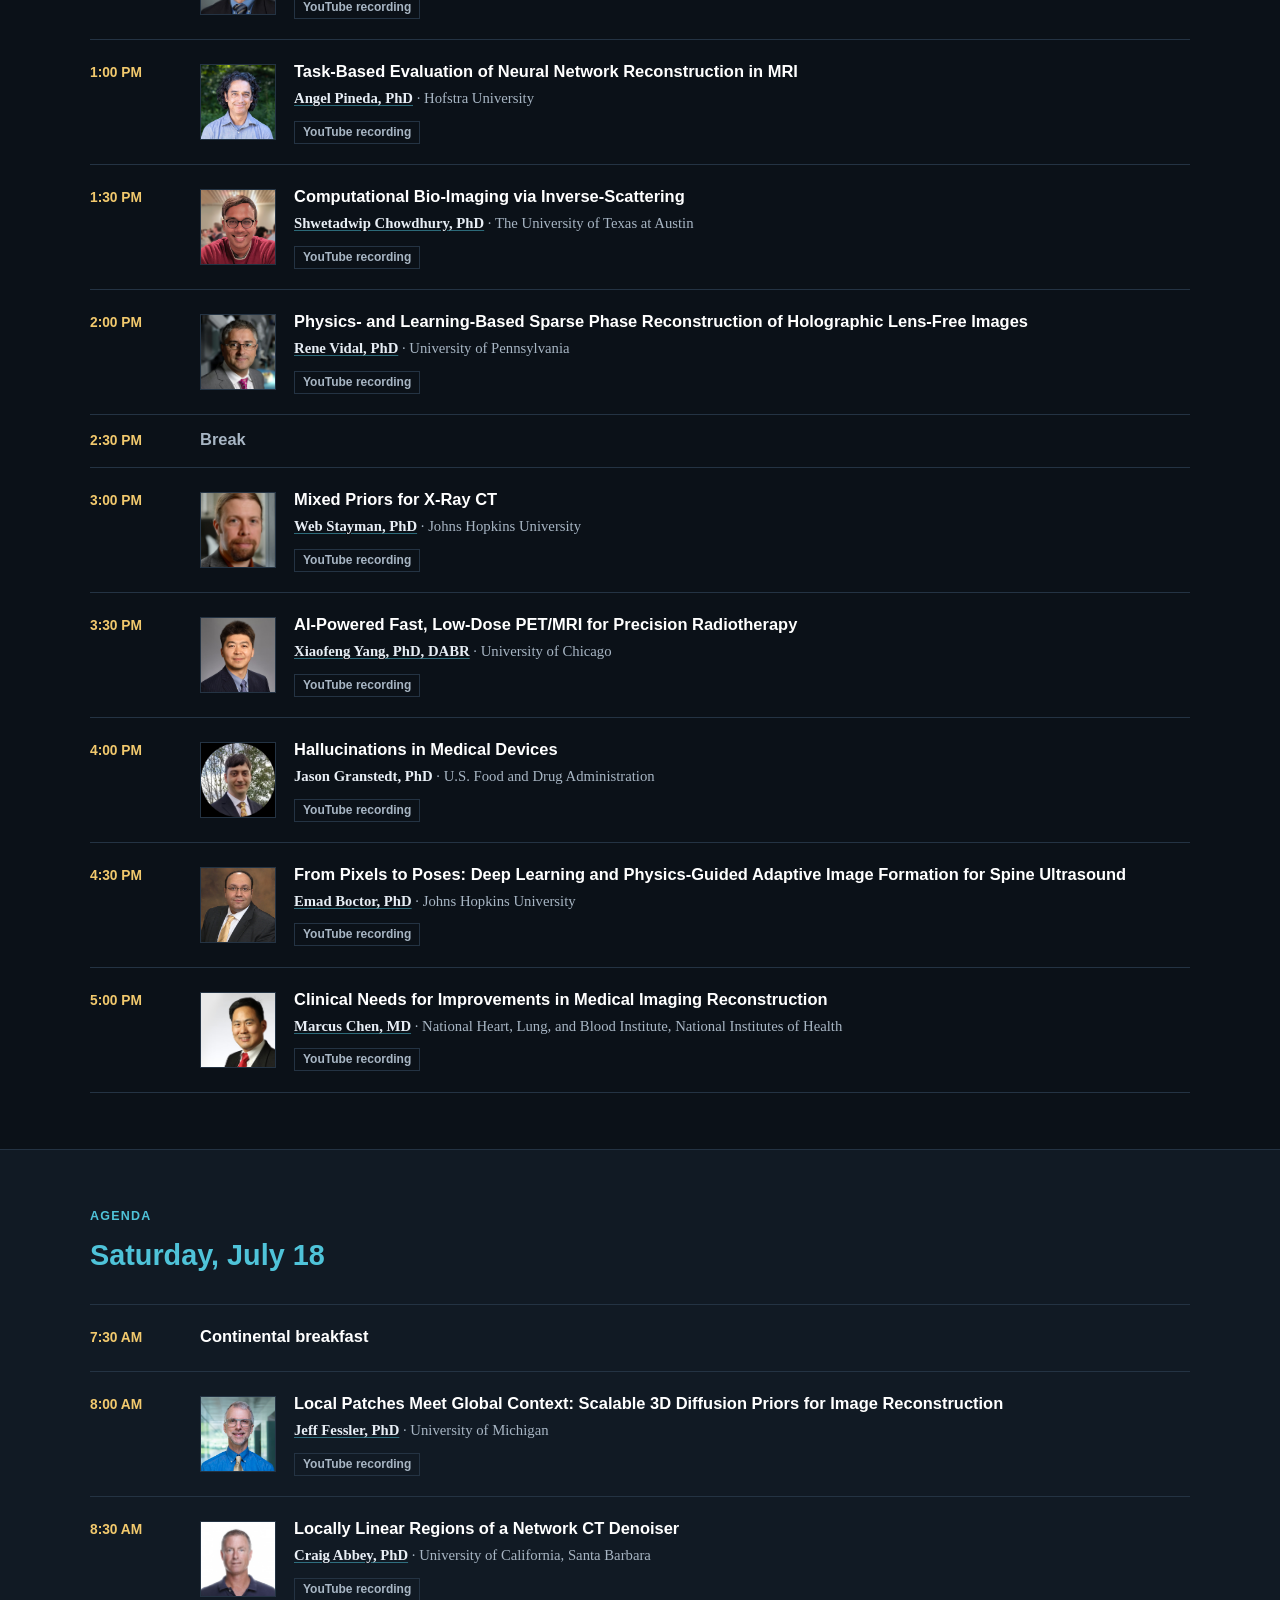
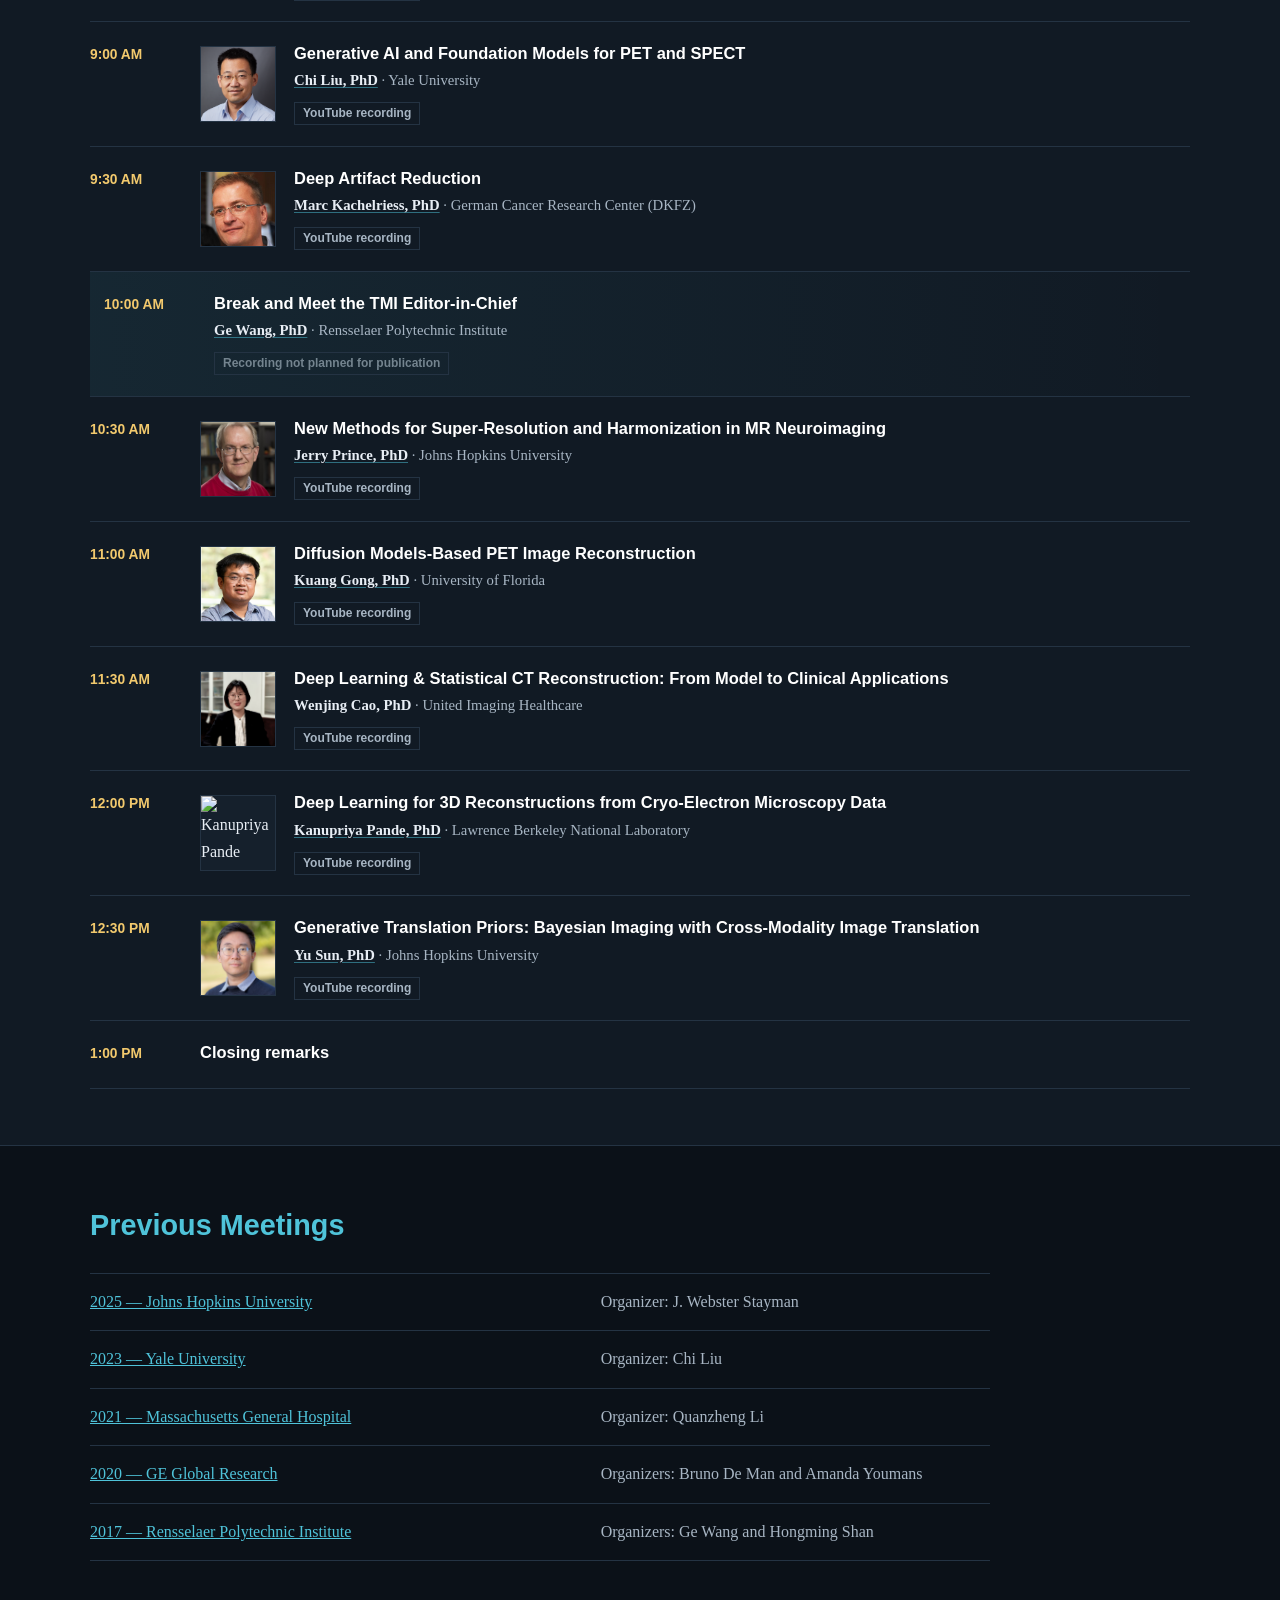
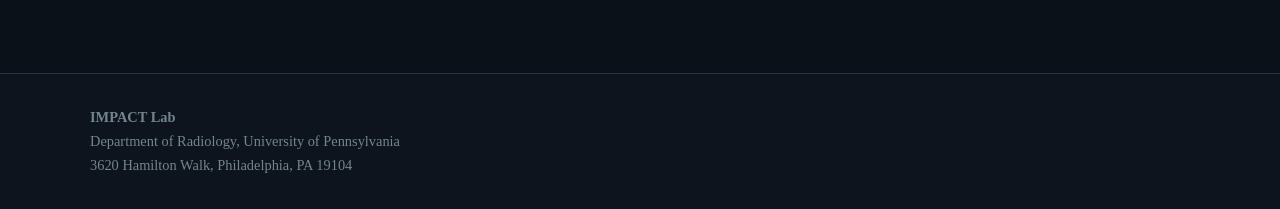
==== commit f1403d6f: "Finalize IMPACT Lab website for publication" ====
--- a/deep-reconstruction-workshop-2026.html
+++ b/deep-reconstruction-workshop-2026.html
@@ -4,7 +4,9 @@
 <meta charset="UTF-8">
 <meta name="viewport" content="width=device-width, initial-scale=1.0">
 <title>Deep Reconstruction Workshop 2026 &mdash; IMPACT Lab</title>
-<link rel="stylesheet" href="css/style.css">
+<meta name="description" content="Deep Reconstruction Workshop 2026 agenda, speakers, and lecture recordings from the July 17–18 meeting at the University of Pennsylvania.">
+<link rel="canonical" href="https://gracegang.github.io/penn-impact-lab/deep-reconstruction-workshop-2026.html">
+<link rel="stylesheet" href="css/style.css?v=20260817">
 </head>
 <body>
 
@@ -19,7 +21,8 @@
       <a href="research.html">Research</a>
       <a href="people.html">People</a>
       <a href="publications.html">Publications</a>
-      <a href="news.html" class="active">News &amp; Awards</a>
+      <a href="news.html">News &amp; Awards</a>
+      <a href="deep-reconstruction-workshop-2026.html" class="active">Deep Recon Workshop</a>
       <a href="join.html">Join Us</a>
     </nav>
   </div>
@@ -35,21 +38,10 @@
 
 <section class="block workshop-overview">
   <div class="wrap">
-    <div class="split workshop-intro">
-      <div>
-        <h2 class="title">Thank you</h2>
-        <p>Thank you to our invited speakers and to everyone who joined us in Philadelphia or online. The workshop brought together researchers, clinicians, and imaging scientists to discuss deep learning methods for image formation, analysis, and evaluation across medical imaging modalities.</p>
-        <p>Registration reached 471 participants from 29 countries. We are also grateful to the Penn Radiology and Continuing Medical Education teams for their work in making the meeting possible.</p>
-      </div>
-      <aside class="info-box workshop-links">
-        <h3>Workshop recordings</h3>
-        <p>The recordings are being reviewed privately. The playlist and individual lecture links will be made public together after quality review.</p>
-        <p><a class="btn dark" href="https://www.youtube.com/playlist?list=PLLhmc2neRFjE">YouTube playlist</a></p>
-        <p class="workshop-note">Current status: 18 lectures uploaded privately for quality review. The Ge Wang session was not selected for publication.</p>
-        <p><a href="https://web.cvent.com/event/1755245b-efc9-423a-a2c7-8d3b00795611/summary">Original event page</a><br>
-        <a href="https://aiai.jhu.edu/deep_reconstruction_workshop_2025/">2025 workshop archive</a></p>
-      </aside>
-    </div>
+    <h2 class="title">Thank you</h2>
+    <p>Thank you to our invited speakers and to everyone who joined us in Philadelphia or online. The workshop brought together researchers, clinicians, and imaging scientists to discuss deep learning methods for image formation, analysis, and evaluation across medical imaging modalities.</p>
+    <p>The workshop received 471 registrations from 29 countries. We are also grateful for support from Penn Radiology and our sponsors for making the meeting possible.</p>
+    <p>The agenda, with links to the recordings, is below. <a href="https://www.youtube.com/playlist?list=PLLhmc2neRFjE">View the full YouTube playlist.</a></p>
 
     <div class="workshop-metrics" aria-label="Workshop registration summary">
       <div><strong>471</strong><span>registrations</span></div>
@@ -58,9 +50,17 @@
   </div>
 </section>
 
-<section class="block alt">
-  <div class="wrap">
-    <p class="eyebrow">Program</p>
+<section class="block alt workshop-introduction">
+  <div class="wrap">
+    <h2 class="title">Introduction</h2>
+    <p>The workshop provided a multidisciplinary forum for exchanging ideas on deep learning methods for image formation, analysis, and evaluation across CT, nuclear medicine, MRI, ultrasound, and optical imaging. Invited presentations reviewed the state of the art and explored potential future research directions.</p>
+    <p><a href="https://web.cvent.com/event/1755245b-efc9-423a-a2c7-8d3b00795611/summary">View the archived event website.</a></p>
+  </div>
+</section>
+
+<section class="block">
+  <div class="wrap">
+    <p class="eyebrow">Agenda</p>
     <h2 class="title">Friday, July 17</h2>
     <div class="agenda-list">
       <article class="agenda-item agenda-brief">
@@ -72,7 +72,7 @@
         <time datetime="2026-07-17T12:15">12:15 PM</time>
         <div class="agenda-copy">
           <h3>Welcome and opening remarks</h3>
-          <p>Grace J. Gang, PhD, and Pari V. Pandharipande, MD, MPH &middot; University of Pennsylvania</p>
+          <p><strong><a class="speaker-link" href="index.html">Grace J. Gang, PhD</a></strong>, and <strong><a class="speaker-link" href="https://www.med.upenn.edu/apps/faculty/index.php/g275/p9859457">Pari V. Pandharipande, MD, MPH</a></strong> &middot; University of Pennsylvania</p>
         </div>
       </article>
 
@@ -81,8 +81,8 @@
         <img src="images/workshop-2026/mitchell-schnall.jpg" alt="Mitchell Schnall" loading="lazy">
         <div class="agenda-copy">
           <h3>Can We Assess Imaging Quality in the AI Era?</h3>
-          <p><strong>Mitchell Schnall, MD, PhD</strong> &middot; University of Pennsylvania</p>
-          <a class="recording-status private" href="https://youtu.be/GRL85VW9JC8">Private recording: quality review</a>
+          <p><strong><a class="speaker-link" href="https://www.med.upenn.edu/apps/faculty/index.php/g275/p14112">Mitchell Schnall, MD, PhD</a></strong> &middot; University of Pennsylvania</p>
+          <a class="recording-status" href="https://youtu.be/GRL85VW9JC8">YouTube recording</a>
         </div>
       </article>
 
@@ -91,8 +91,8 @@
         <img src="images/workshop-2026/angel-pineda.jpg" alt="Angel Pineda" loading="lazy">
         <div class="agenda-copy">
           <h3>Task-Based Evaluation of Neural Network Reconstruction in MRI</h3>
-          <p><strong>Angel Pineda, PhD</strong> &middot; Hofstra University</p>
-          <a class="recording-status private" href="https://youtu.be/5n59I0Xm3Os">Private recording: quality review</a>
+          <p><strong><a class="speaker-link" href="https://angel-r-pineda.github.io/index">Angel Pineda, PhD</a></strong> &middot; Hofstra University</p>
+          <a class="recording-status" href="https://youtu.be/zkbtFTWRFmk">YouTube recording</a>
         </div>
       </article>
 
@@ -101,8 +101,8 @@
         <img src="images/workshop-2026/shwetadwip-chowdhury.png" alt="Shwetadwip Chowdhury" loading="lazy">
         <div class="agenda-copy">
           <h3>Computational Bio-Imaging via Inverse-Scattering</h3>
-          <p><strong>Shwetadwip Chowdhury, PhD</strong> &middot; The University of Texas at Austin</p>
-          <a class="recording-status private" href="https://youtu.be/_Vdu8AbmVik">Private recording: quality review</a>
+          <p><strong><a class="speaker-link" href="https://sites.utexas.edu/shwetadwip/">Shwetadwip Chowdhury, PhD</a></strong> &middot; The University of Texas at Austin</p>
+          <a class="recording-status" href="https://youtu.be/_Vdu8AbmVik">YouTube recording</a>
         </div>
       </article>
 
@@ -111,8 +111,8 @@
         <img src="images/workshop-2026/rene-vidal.jpg" alt="Rene Vidal" loading="lazy">
         <div class="agenda-copy">
           <h3>Physics- and Learning-Based Sparse Phase Reconstruction of Holographic Lens-Free Images</h3>
-          <p><strong>Rene Vidal, PhD</strong> &middot; University of Pennsylvania</p>
-          <a class="recording-status private" href="https://youtu.be/NbS92rbppMY">Private recording: quality review</a>
+          <p><strong><a class="speaker-link" href="http://vision.jhu.edu/rvidal.html">Rene Vidal, PhD</a></strong> &middot; University of Pennsylvania</p>
+          <a class="recording-status" href="https://youtu.be/NbS92rbppMY">YouTube recording</a>
         </div>
       </article>
 
@@ -126,8 +126,8 @@
         <img src="images/workshop-2026/web-stayman.webp" alt="Web Stayman" loading="lazy">
         <div class="agenda-copy">
           <h3>Mixed Priors for X-Ray CT</h3>
-          <p><strong>Web Stayman, PhD</strong> &middot; Johns Hopkins University</p>
-          <a class="recording-status private" href="https://youtu.be/o9urS_6-b6E">Private recording: quality review</a>
+          <p><strong><a class="speaker-link" href="https://aiai.jhu.edu/">Web Stayman, PhD</a></strong> &middot; Johns Hopkins University</p>
+          <a class="recording-status" href="https://youtu.be/p7r8Bl8YBAM">YouTube recording</a>
         </div>
       </article>
 
@@ -136,8 +136,8 @@
         <img src="images/workshop-2026/xiaofeng-yang.jpg" alt="Xiaofeng Yang" loading="lazy">
         <div class="agenda-copy">
           <h3>AI-Powered Fast, Low-Dose PET/MRI for Precision Radiotherapy</h3>
-          <p><strong>Xiaofeng Yang, PhD, DABR</strong> &middot; University of Chicago</p>
-          <a class="recording-status private" href="https://youtu.be/eHHSisQ1vC8">Private recording: quality review</a>
+          <p><strong><a class="speaker-link" href="https://med.emory.edu/departments/radiation-oncology/research-laboratories/xiaofeng-yang/index.html">Xiaofeng Yang, PhD, DABR</a></strong> &middot; University of Chicago</p>
+          <a class="recording-status" href="https://youtu.be/eHHSisQ1vC8">YouTube recording</a>
         </div>
       </article>
 
@@ -147,7 +147,7 @@
         <div class="agenda-copy">
           <h3>Hallucinations in Medical Devices</h3>
           <p><strong>Jason Granstedt, PhD</strong> &middot; U.S. Food and Drug Administration</p>
-          <a class="recording-status private" href="https://youtu.be/pg2_GCd5q5k">Private recording: quality review</a>
+          <a class="recording-status" href="https://youtu.be/pg2_GCd5q5k">YouTube recording</a>
         </div>
       </article>
 
@@ -156,8 +156,8 @@
         <img src="images/workshop-2026/emad-boctor.jpg" alt="Emad Boctor" loading="lazy">
         <div class="agenda-copy">
           <h3>From Pixels to Poses: Deep Learning and Physics-Guided Adaptive Image Formation for Spine Ultrasound</h3>
-          <p><strong>Emad Boctor, PhD</strong> &middot; Johns Hopkins University</p>
-          <a class="recording-status private" href="https://youtu.be/zwsA2JKsfck">Private recording: quality review</a>
+          <p><strong><a class="speaker-link" href="https://musiic.lcsr.jhu.edu/">Emad Boctor, PhD</a></strong> &middot; Johns Hopkins University</p>
+          <a class="recording-status" href="https://youtu.be/zwsA2JKsfck">YouTube recording</a>
         </div>
       </article>
 
@@ -166,17 +166,17 @@
         <img src="images/workshop-2026/marcus-chen.jpg" alt="Marcus Chen" loading="lazy">
         <div class="agenda-copy">
           <h3>Clinical Needs for Improvements in Medical Imaging Reconstruction</h3>
-          <p><strong>Marcus Chen, MD</strong> &middot; National Heart, Lung, and Blood Institute, National Institutes of Health</p>
-          <a class="recording-status private" href="https://youtu.be/enWCZYXJ_Ck">Private recording: quality review</a>
+          <p><strong><a class="speaker-link" href="https://www.nhlbi.nih.gov/science/cardiovascular-ct">Marcus Chen, MD</a></strong> &middot; National Heart, Lung, and Blood Institute, National Institutes of Health</p>
+          <a class="recording-status" href="https://youtu.be/enWCZYXJ_Ck">YouTube recording</a>
         </div>
       </article>
     </div>
   </div>
 </section>
 
-<section class="block">
-  <div class="wrap">
-    <p class="eyebrow">Program</p>
+<section class="block alt">
+  <div class="wrap">
+    <p class="eyebrow">Agenda</p>
     <h2 class="title">Saturday, July 18</h2>
     <div class="agenda-list">
       <article class="agenda-item agenda-brief">
@@ -189,8 +189,8 @@
         <img src="images/workshop-2026/jeff-fessler.jpg" alt="Jeff Fessler" loading="lazy">
         <div class="agenda-copy">
           <h3>Local Patches Meet Global Context: Scalable 3D Diffusion Priors for Image Reconstruction</h3>
-          <p><strong>Jeff Fessler, PhD</strong> &middot; University of Michigan</p>
-          <a class="recording-status private" href="https://youtu.be/LF_NG08RQz4">Private recording: quality review</a>
+          <p><strong><a class="speaker-link" href="https://web.eecs.umich.edu/~fessler/">Jeff Fessler, PhD</a></strong> &middot; University of Michigan</p>
+          <a class="recording-status" href="https://youtu.be/LF_NG08RQz4">YouTube recording</a>
         </div>
       </article>
 
@@ -199,8 +199,8 @@
         <img src="images/workshop-2026/craig-abbey.jpg" alt="Craig Abbey" loading="lazy">
         <div class="agenda-copy">
           <h3>Locally Linear Regions of a Network CT Denoiser</h3>
-          <p><strong>Craig Abbey, PhD</strong> &middot; University of California, Santa Barbara</p>
-          <a class="recording-status private" href="https://youtu.be/rye_lBOmUOA">Private recording: quality review</a>
+          <p><strong><a class="speaker-link" href="https://viu.psych.ucsb.edu/">Craig Abbey, PhD</a></strong> &middot; University of California, Santa Barbara</p>
+          <a class="recording-status" href="https://youtu.be/rye_lBOmUOA">YouTube recording</a>
         </div>
       </article>
 
@@ -209,8 +209,8 @@
         <img src="images/workshop-2026/chi-liu.jpg" alt="Chi Liu" loading="lazy">
         <div class="agenda-copy">
           <h3>Generative AI and Foundation Models for PET and SPECT</h3>
-          <p><strong>Chi Liu, PhD</strong> &middot; Yale University</p>
-          <a class="recording-status private" href="https://youtu.be/Uw7Q-qE5G3w">Private recording: quality review</a>
+          <p><strong><a class="speaker-link" href="https://medicine.yale.edu/profile/chi-liu/">Chi Liu, PhD</a></strong> &middot; Yale University</p>
+          <a class="recording-status" href="https://youtu.be/Uw7Q-qE5G3w">YouTube recording</a>
         </div>
       </article>
 
@@ -219,8 +219,8 @@
         <img src="images/workshop-2026/marc-kachelriess.jpg" alt="Marc Kachelriess" loading="lazy">
         <div class="agenda-copy">
           <h3>Deep Artifact Reduction</h3>
-          <p><strong>Marc Kachelriess, PhD</strong> &middot; German Cancer Research Center (DKFZ)</p>
-          <a class="recording-status private" href="https://youtu.be/Nbb7H3NpEXQ">Private recording: quality review</a>
+          <p><strong><a class="speaker-link" href="https://www.dkfz.de/ct">Marc Kachelriess, PhD</a></strong> &middot; German Cancer Research Center (DKFZ)</p>
+          <a class="recording-status" href="https://youtu.be/DpoAIf130Vk">YouTube recording</a>
         </div>
       </article>
 
@@ -228,7 +228,7 @@
         <time datetime="2026-07-18T10:00">10:00 AM</time>
         <div class="agenda-copy">
           <h3>Break and Meet the TMI Editor-in-Chief</h3>
-          <p><strong>Ge Wang, PhD</strong> &middot; Rensselaer Polytechnic Institute</p>
+          <p><strong><a class="speaker-link" href="https://faculty.rpi.edu/ge-wang">Ge Wang, PhD</a></strong> &middot; Rensselaer Polytechnic Institute</p>
           <span class="recording-status not-planned">Recording not planned for publication</span>
         </div>
       </article>
@@ -238,8 +238,8 @@
         <img src="images/workshop-2026/jerry-prince.png" alt="Jerry Prince" loading="lazy">
         <div class="agenda-copy">
           <h3>New Methods for Super-Resolution and Harmonization in MR Neuroimaging</h3>
-          <p><strong>Jerry Prince, PhD</strong> &middot; Johns Hopkins University</p>
-          <a class="recording-status private" href="https://youtu.be/WwXBpEQFUhM">Private recording: quality review</a>
+          <p><strong><a class="speaker-link" href="https://iacl.ece.jhu.edu/index.php?title=Prince">Jerry Prince, PhD</a></strong> &middot; Johns Hopkins University</p>
+          <a class="recording-status" href="https://youtu.be/WwXBpEQFUhM">YouTube recording</a>
         </div>
       </article>
 
@@ -248,8 +248,8 @@
         <img src="images/workshop-2026/kuang-gong.png" alt="Kuang Gong" loading="lazy">
         <div class="agenda-copy">
           <h3>Diffusion Models-Based PET Image Reconstruction</h3>
-          <p><strong>Kuang Gong, PhD</strong> &middot; University of Florida</p>
-          <a class="recording-status private" href="https://youtu.be/s_ntAcs-do0">Private recording: quality review</a>
+          <p><strong><a class="speaker-link" href="https://gong-lab.com/">Kuang Gong, PhD</a></strong> &middot; University of Florida</p>
+          <a class="recording-status" href="https://youtu.be/s_ntAcs-do0">YouTube recording</a>
         </div>
       </article>
 
@@ -259,7 +259,7 @@
         <div class="agenda-copy">
           <h3>Deep Learning &amp; Statistical CT Reconstruction: From Model to Clinical Applications</h3>
           <p><strong>Wenjing Cao, PhD</strong> &middot; United Imaging Healthcare</p>
-          <a class="recording-status private" href="https://youtu.be/HtGg8dL6Tyk">Private recording: quality review</a>
+          <a class="recording-status" href="https://youtu.be/HtGg8dL6Tyk">YouTube recording</a>
         </div>
       </article>
 
@@ -268,8 +268,8 @@
         <img src="images/workshop-2026/kanupriya-pande.png" alt="Kanupriya Pande" loading="lazy">
         <div class="agenda-copy">
           <h3>Deep Learning for 3D Reconstructions from Cryo-Electron Microscopy Data</h3>
-          <p><strong>Kanupriya Pande, PhD</strong> &middot; Lawrence Berkeley National Laboratory</p>
-          <a class="recording-status private" href="https://youtu.be/bJ1DzZgWWWw">Private recording: quality review</a>
+          <p><strong><a class="speaker-link" href="https://biosciences.lbl.gov/profiles/kanupriya-pande-2/">Kanupriya Pande, PhD</a></strong> &middot; Lawrence Berkeley National Laboratory</p>
+          <a class="recording-status" href="https://youtu.be/bJ1DzZgWWWw">YouTube recording</a>
         </div>
       </article>
 
@@ -278,8 +278,8 @@
         <img src="images/workshop-2026/yu-sun.jpg" alt="Yu Sun" loading="lazy">
         <div class="agenda-copy">
           <h3>Generative Translation Priors: Bayesian Imaging with Cross-Modality Image Translation</h3>
-          <p><strong>Yu Sun, PhD</strong> &middot; Johns Hopkins University</p>
-          <a class="recording-status private" href="https://youtu.be/ZcntLWXQMC4">Private recording: quality review</a>
+          <p><strong><a class="speaker-link" href="https://hcig.wse.jhu.edu/">Yu Sun, PhD</a></strong> &middot; Johns Hopkins University</p>
+          <a class="recording-status" href="https://youtu.be/ZcntLWXQMC4">YouTube recording</a>
         </div>
       </article>
 
@@ -288,6 +288,19 @@
         <div class="agenda-copy"><h3>Closing remarks</h3></div>
       </article>
     </div>
+  </div>
+</section>
+
+<section class="block previous-meetings">
+  <div class="wrap">
+    <h2 class="title">Previous Meetings</h2>
+    <ul>
+      <li><a href="https://aiai.jhu.edu/deep_reconstruction_workshop_2025/">2025 &mdash; Johns Hopkins University</a> <span>Organizer: J. Webster Stayman</span></li>
+      <li><a href="https://www.youtube.com/playlist?list=PLMoHC7ioYlMajjm07yHGsTFr3gi0FaQEN">2023 &mdash; Yale University</a> <span>Organizer: Chi Liu</span></li>
+      <li><a href="https://www.fully3d.org/workshop/2021/index.html">2021 &mdash; Massachusetts General Hospital</a> <span>Organizer: Quanzheng Li</span></li>
+      <li><a href="https://www.fully3d.org/workshop2020/index.html">2020 &mdash; GE Global Research</a> <span>Organizers: Bruno De Man and Amanda Youmans</span></li>
+      <li><a href="https://www.fully3d.org/deep-reconstruction-workshop/">2017 &mdash; Rensselaer Polytechnic Institute</a> <span>Organizers: Ge Wang and Hongming Shan</span></li>
+    </ul>
   </div>
 </section>
 
--- a/css/style.css
+++ b/css/style.css
@@ -48,7 +48,7 @@
   flex-wrap: wrap;
 }
 .brand { text-decoration: none; color: var(--ink); }
-.brand .lab { font: 700 1.5rem/1.1 "Segoe UI", Helvetica, Arial, sans-serif; color: var(--head); letter-spacing: 0.5px; }
+.brand .lab { font: 700 1.5rem/1.1 "Segoe UI", Helvetica, Arial, sans-serif; color: var(--accent-2); letter-spacing: 0.5px; }
 .brand .full { font-size: 0.85rem; color: var(--subtle); margin-top: 2px; font-family: "Segoe UI", Helvetica, Arial, sans-serif; }
 .nav { display: flex; flex-wrap: wrap; gap: 2px; }
 .nav a {
@@ -403,11 +403,8 @@
 .workshop-head .eyebrow { margin-bottom: 8px; }
 .workshop-head h1 { color: var(--head); font-size: clamp(2rem, 5vw, 3.2rem); line-height: 1.12; }
 .workshop-overview { padding-bottom: 44px; }
-.workshop-intro { grid-template-columns: 1.35fr 0.65fr; }
-.workshop-intro p { color: var(--muted); }
-.workshop-intro .title { color: var(--head); margin-bottom: 16px; }
-.workshop-links .btn { margin-top: 4px; }
-.workshop-note { font-size: 0.86rem !important; color: var(--subtle) !important; }
+.workshop-overview p, .workshop-introduction p { max-width: 900px; color: var(--muted); }
+.workshop-overview .title, .workshop-introduction .title { color: var(--head); margin-bottom: 16px; }
 .workshop-metrics {
   display: grid;
   grid-template-columns: repeat(2, 1fr);
@@ -457,6 +454,8 @@
 .agenda-copy h3 { margin: 0 0 4px; font-size: 1.03rem; line-height: 1.35; }
 .agenda-copy p { margin: 0 0 7px; color: var(--muted); font-size: 0.92rem; }
 .agenda-copy strong { color: var(--ink); }
+.speaker-link { color: inherit; text-decoration-color: rgba(79, 195, 217, 0.5); text-underline-offset: 2px; }
+.speaker-link:hover { color: var(--accent); text-decoration-color: var(--accent); }
 .agenda-brief, .agenda-break, .agenda-special { grid-template-columns: 92px minmax(0, 1fr); }
 .agenda-break { padding-block: 13px; }
 .agenda-break h3 { color: var(--muted); }
@@ -473,11 +472,15 @@
 .recording-status.pending { border-color: rgba(242, 201, 109, 0.45); color: var(--accent-2); }
 .recording-status.not-planned { color: var(--subtle); }
 .recording-status.private:hover { border-color: var(--accent); }
+.previous-meetings ul { max-width: 900px; margin: 0; padding: 0; list-style: none; border-top: 1px solid var(--line); }
+.previous-meetings li { display: grid; grid-template-columns: minmax(0, 1fr) minmax(240px, 0.8fr); gap: 24px; padding: 15px 0; border-bottom: 1px solid var(--line); }
+.previous-meetings li span { color: var(--muted); }
 
 @media (max-width: 700px) {
   .agenda-item { grid-template-columns: 68px 64px minmax(0, 1fr); gap: 12px; }
   .agenda-item img { width: 64px; height: 64px; }
   .agenda-brief, .agenda-break, .agenda-special { grid-template-columns: 68px minmax(0, 1fr); }
+  .previous-meetings li { grid-template-columns: 1fr; gap: 4px; }
 }
 
 @media (max-width: 470px) {
